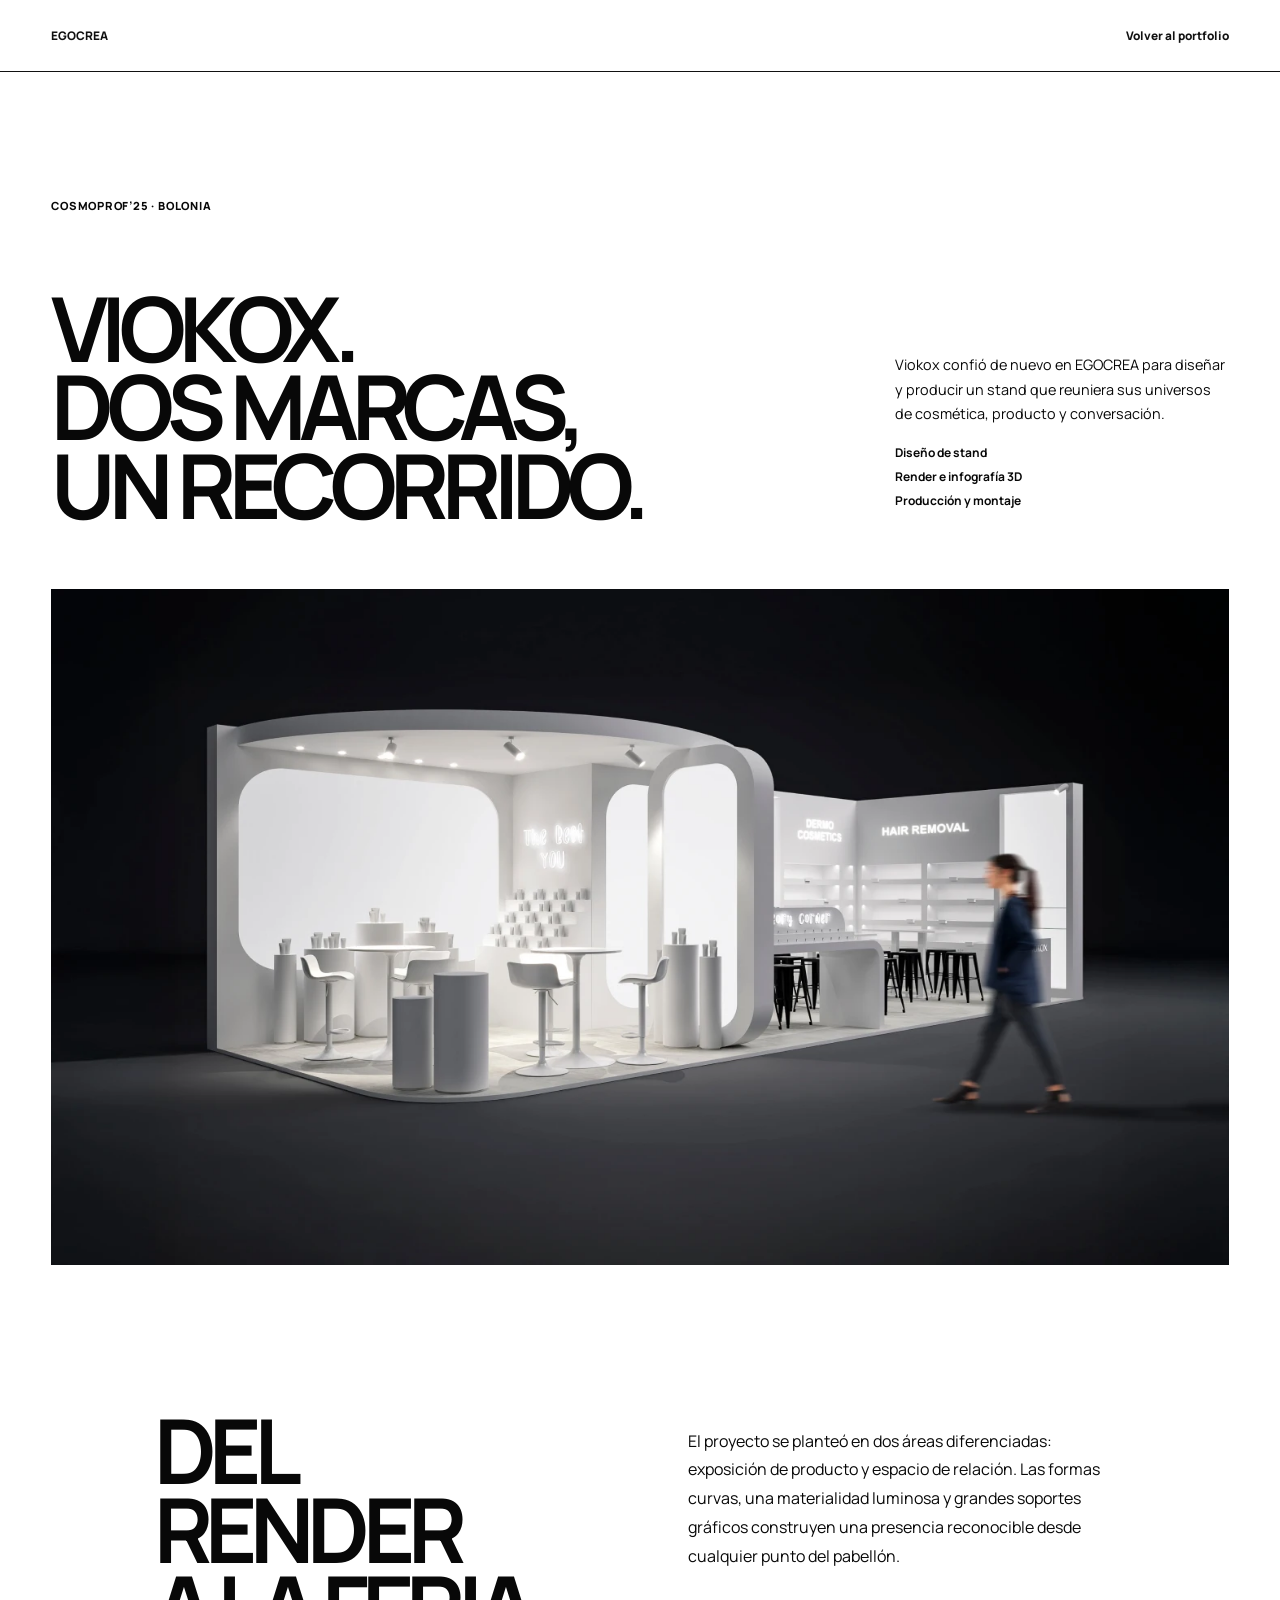
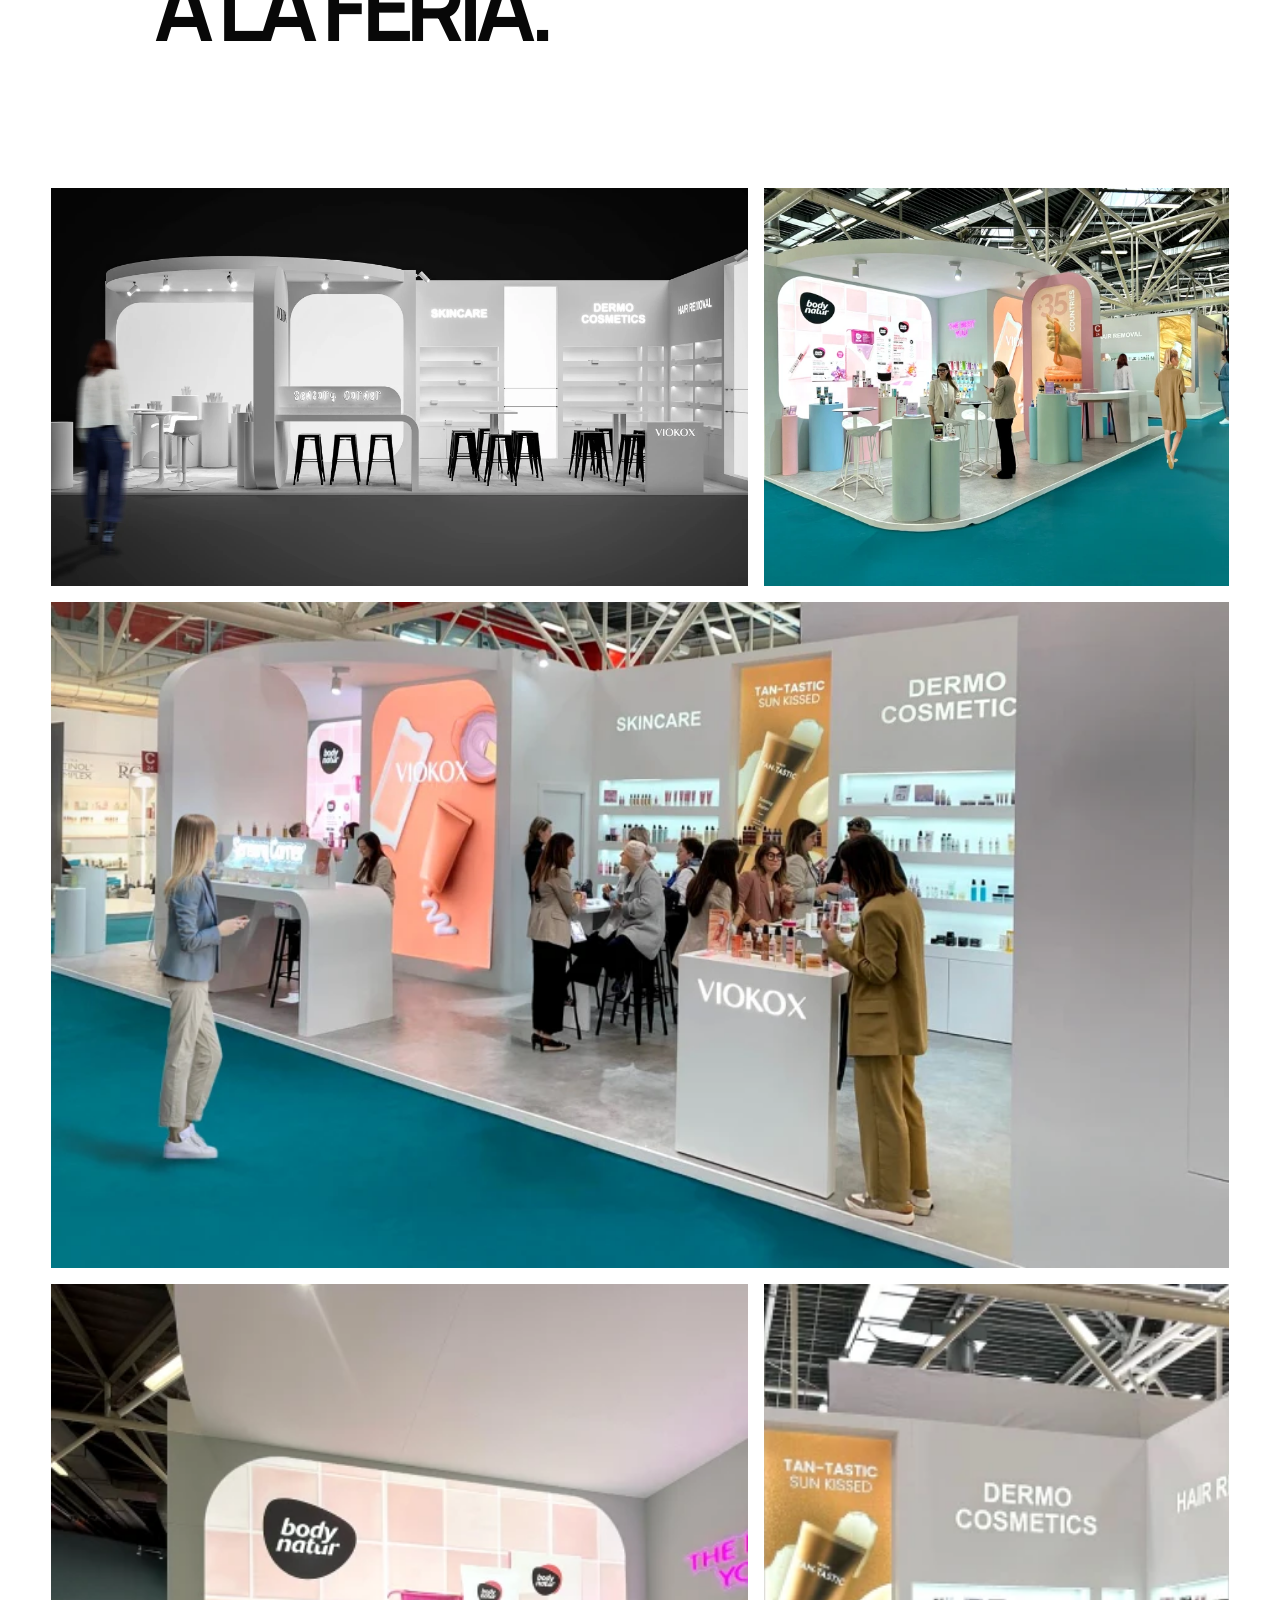
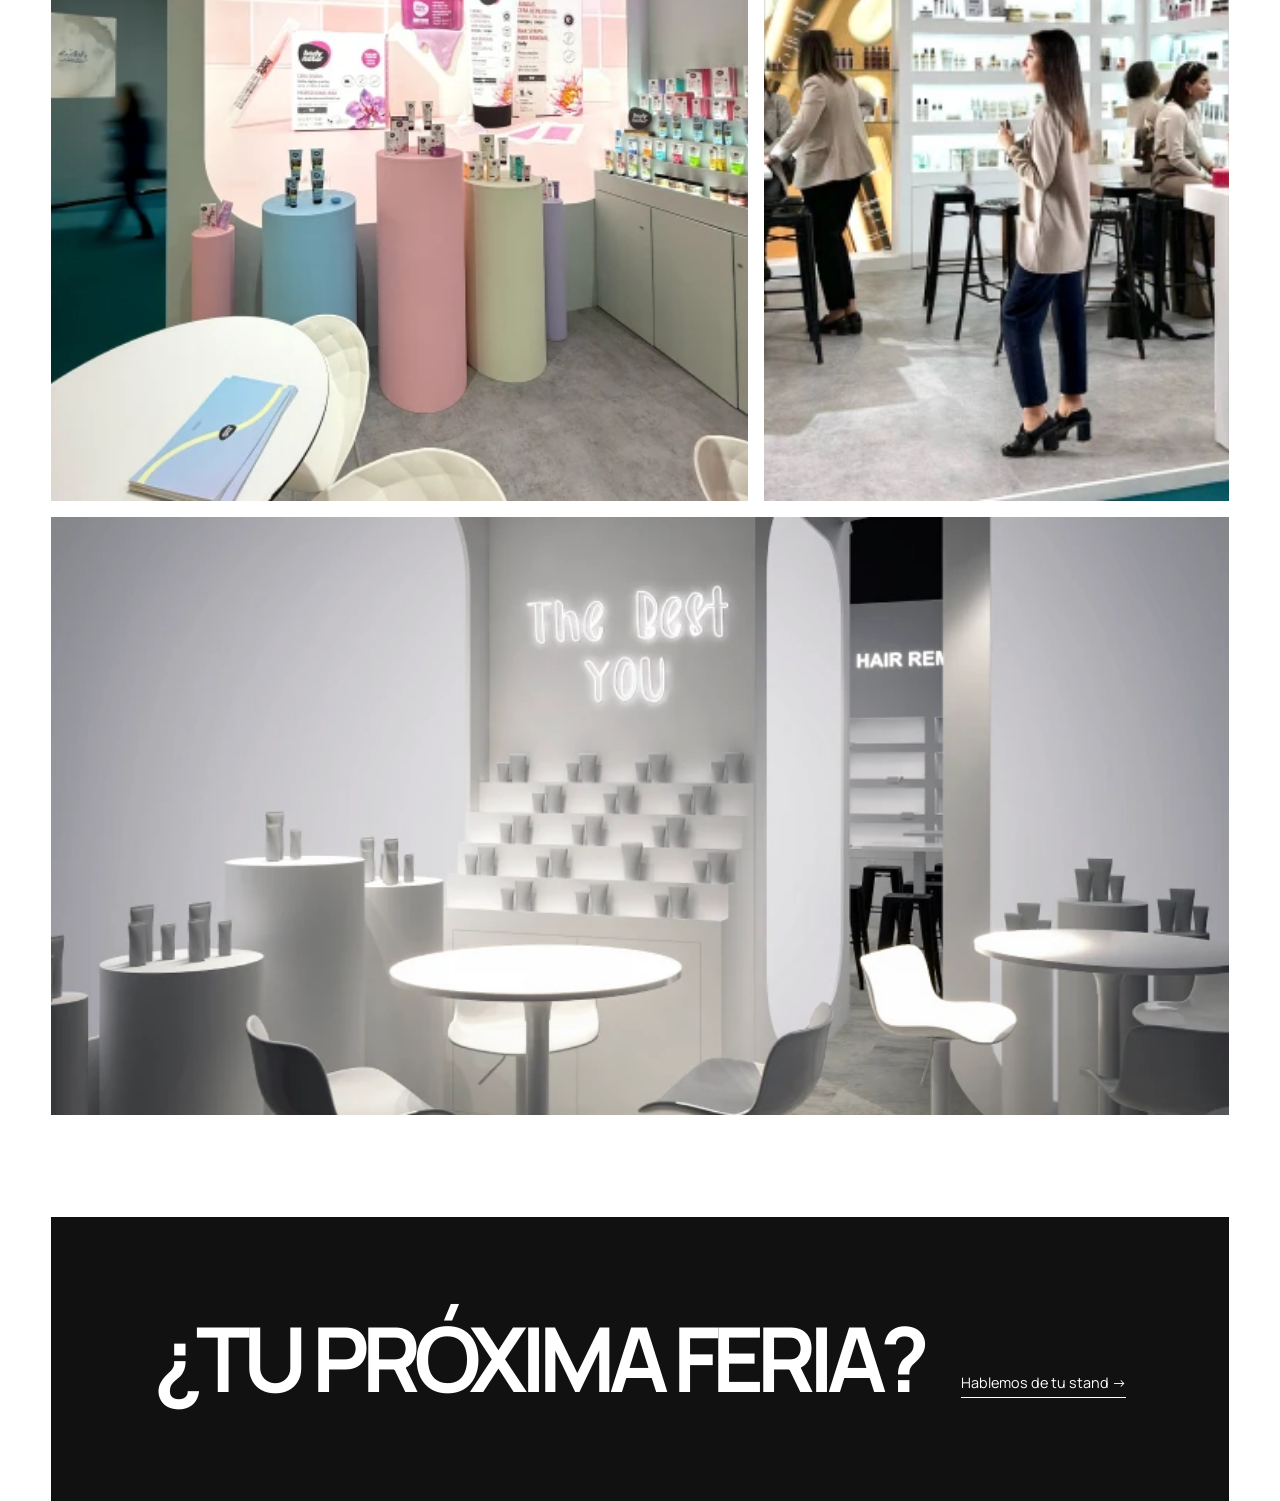
==== viokox.html @ a701d60d "viokox" ====
<!doctype html><html lang="es"><head><meta charset="UTF-8"><meta name="viewport" content="width=device-width,initial-scale=1"><title>Viokox en Cosmoprof’25 — EGOCREA</title><link rel="preconnect" href="https://fonts.googleapis.com"><link href="https://fonts.googleapis.com/css2?family=Manrope:wght@400;600;700;800&display=swap" rel="stylesheet"><link rel="stylesheet" href="viokox.css"></head><body><header><a href="index.html">EGOCREA</a><a href="index.html#stands">Volver al portfolio</a></header><main><section class="intro"><p>COSMOPROF’25 · BOLONIA</p><h1>Viokox.<br>Dos marcas,<br>un recorrido.</h1><div><p>Viokox confió de nuevo en EGOCREA para diseñar y producir un stand que reuniera sus universos de cosmética, producto y conversación.</p><ul><li>Diseño de stand</li><li>Render e infografía 3D</li><li>Producción y montaje</li></ul></div></section><img class="hero" src="Stand de Viokox egocrea montaje de stand en valencia.webp" alt="Render del stand de Viokox"><section class="story"><h2>Del render<br>a la feria.</h2><p>El proyecto se planteó en dos áreas diferenciadas: exposición de producto y espacio de relación. Las formas curvas, una materialidad luminosa y grandes soportes gráficos construyen una presencia reconocible desde cualquier punto del pabellón.</p></section><section class="gallery"><img src="Stand de Viokox egocrea montaje de stand en valencia-5.webp" alt="Render frontal del stand Viokox"><img src="Stand de Viokox egocrea montaje de stand en valencia-2.webp" alt="Stand Viokox montado en Cosmoprof"><img src="Stand de Viokox egocrea montaje de stand en valencia-3.webp" alt="Visitantes en el stand Viokox"><img src="Stand de Viokox egocrea montaje de stand en valencia-4.webp" alt="Detalle de producto en Viokox"><img src="Stand de Viokox egocrea montaje de stand en valencia-7.webp" alt="Zona de producto Viokox"><img src="Stand de Viokox egocrea montaje de stand en valencia-6.webp" alt="Detalle del interior del stand"></section><section class="cta"><h2>¿Tu próxima feria?</h2><a href="index.html#contacto">Hablemos de tu stand →</a></section></main></body></html>
---- viokox.css ----
*{box-sizing:border-box}body{margin:0;color:#080808;background:#fff;font-family:Manrope,Arial,sans-serif}header{height:72px;border-bottom:1px solid #111;display:flex;justify-content:space-between;align-items:center;padding:0 4vw}header a{color:#111;text-decoration:none;font-size:.74rem;font-weight:800}main{padding:0 4vw}.intro{padding:9vw 0 5vw;display:grid;grid-template-columns:1.4fr .6fr;gap:4rem}.intro>p{grid-column:1/-1;font-size:.7rem;font-weight:800;letter-spacing:.07em}.intro h1,.story h2,.cta h2{font-size:clamp(3.2rem,7vw,7rem);line-height:.88;letter-spacing:-.08em;margin:0;text-transform:uppercase}.intro div{align-self:end;font-size:.9rem;line-height:1.7}.intro ul{list-style:none;padding:0;font-size:.75rem;font-weight:700;line-height:2}.hero{width:100%;max-height:780px;object-fit:cover}.story{display:grid;grid-template-columns:1fr 1fr;gap:6rem;padding:11vw 8vw}.story p{font-size:1rem;line-height:1.8}.gallery{display:grid;grid-template-columns:1.2fr .8fr;gap:1rem}.gallery img{width:100%;height:100%;min-height:300px;object-fit:cover}.gallery img:nth-child(3n){grid-column:1/-1}.cta{margin-top:8vw;padding:8vw;background:#111;color:#fff;display:flex;justify-content:space-between;align-items:end}.cta a{color:#fff;border-bottom:1px solid #fff;text-decoration:none;font-size:.9rem;padding-bottom:5px}@media(max-width:700px){.intro,.story,.cta{grid-template-columns:1fr;display:grid;padding:16vw 0;gap:2rem}.gallery{grid-template-columns:1fr}.gallery img:nth-child(3n){grid-column:auto}.cta{padding:12vw 6vw;margin-left:-4vw;margin-right:-4vw}.intro h1,.story h2,.cta h2{font-size:3.2rem}}
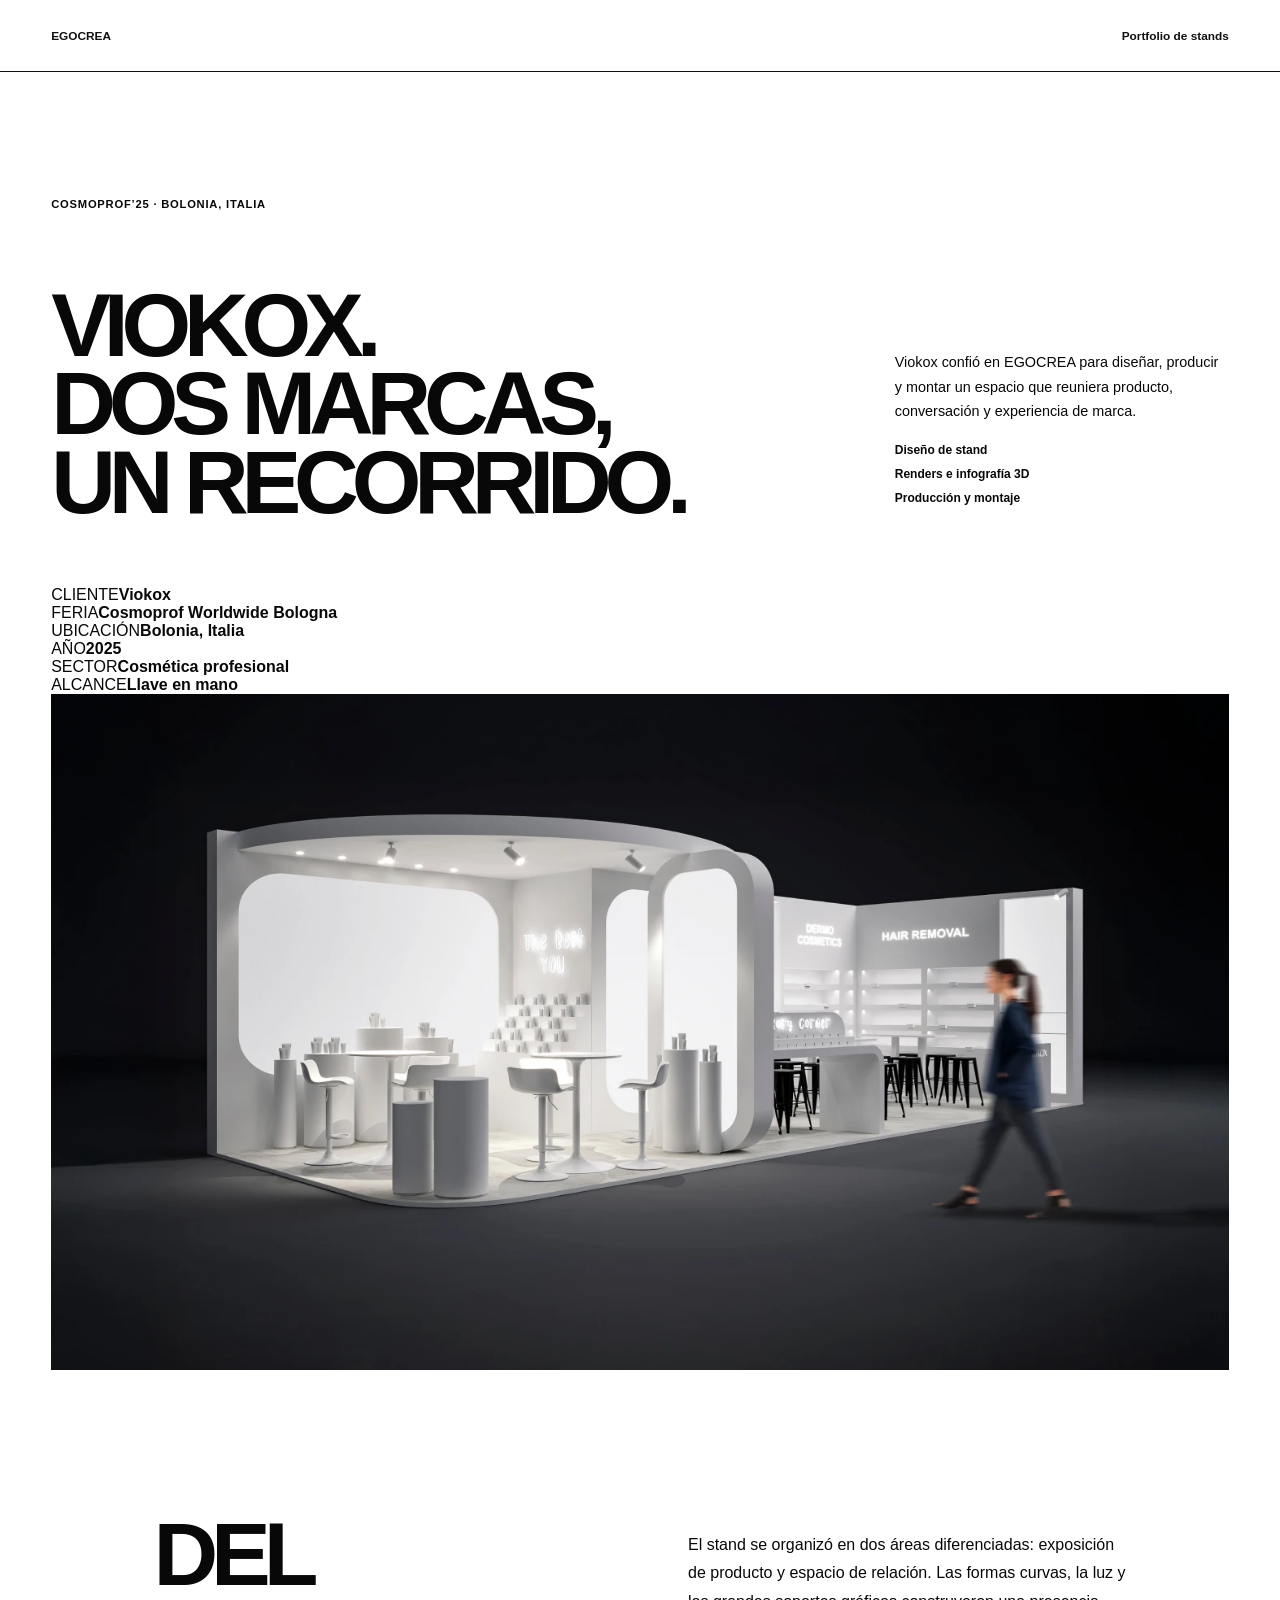
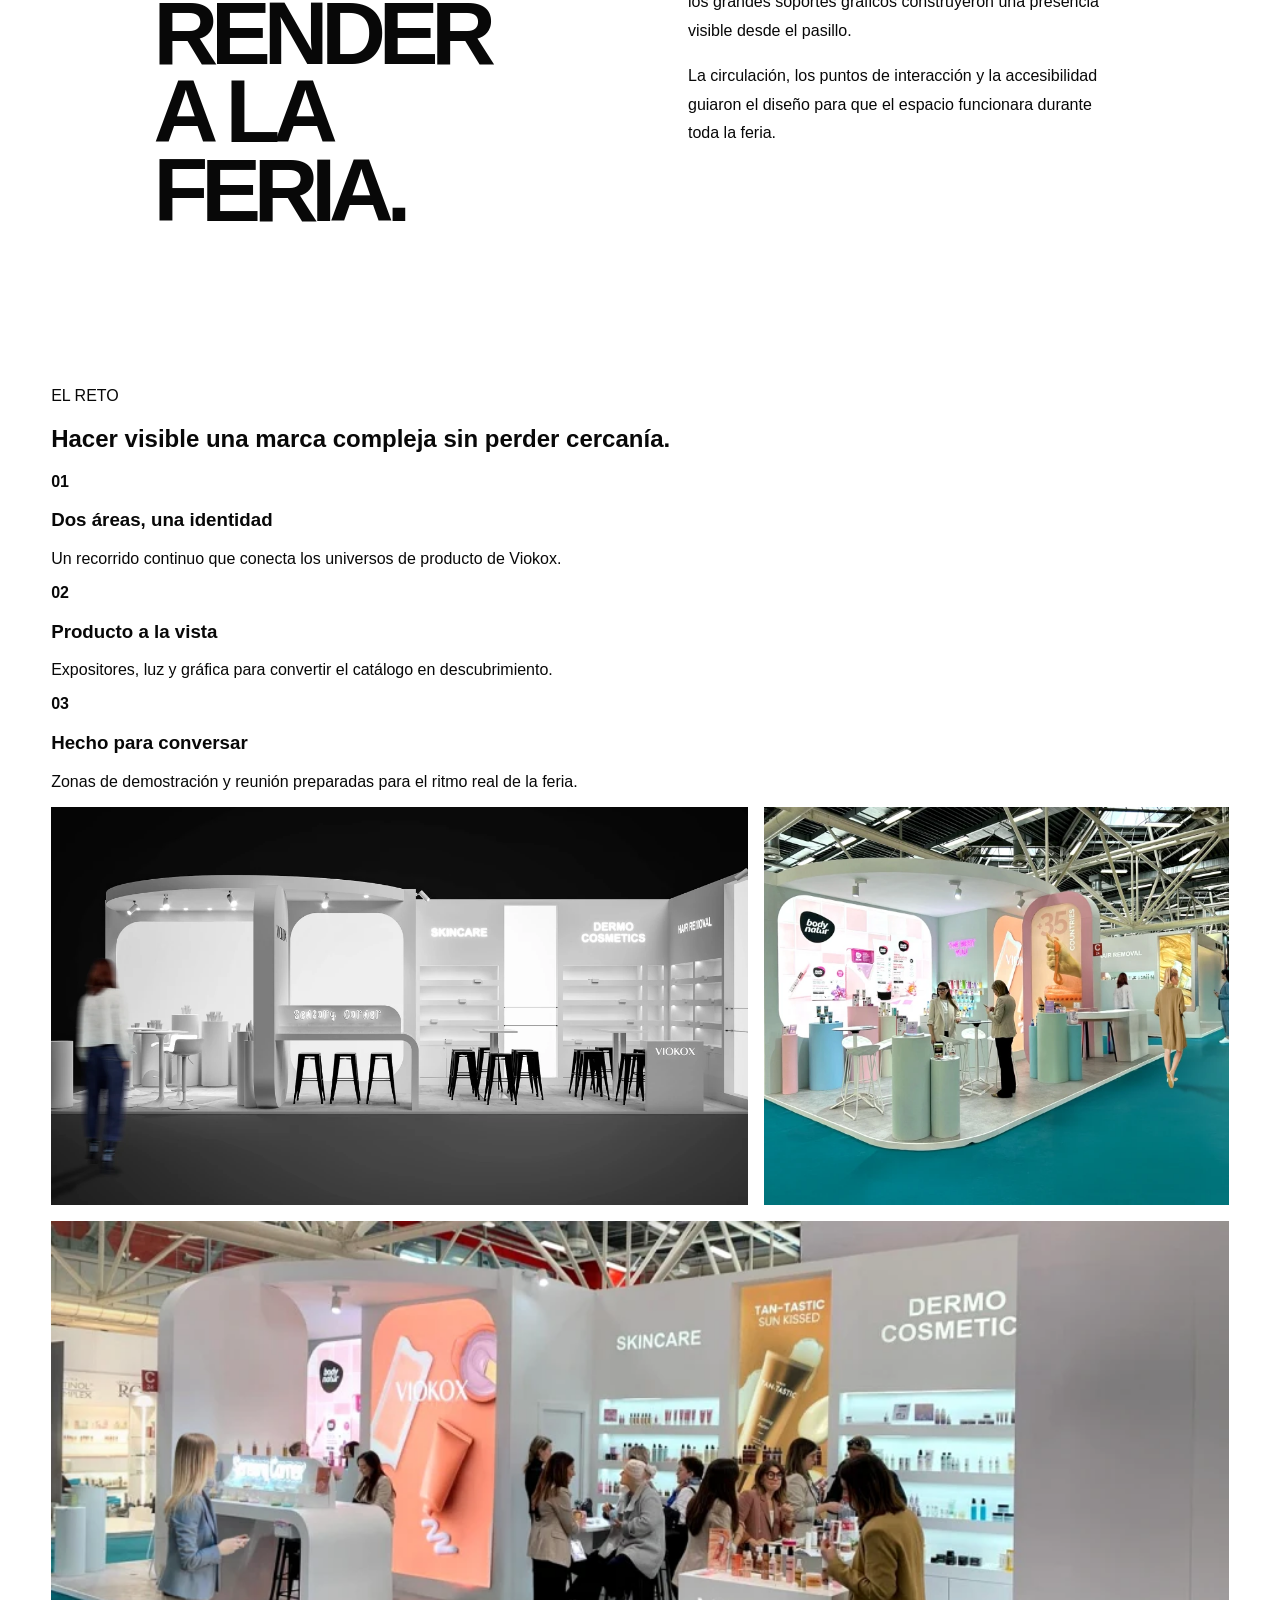
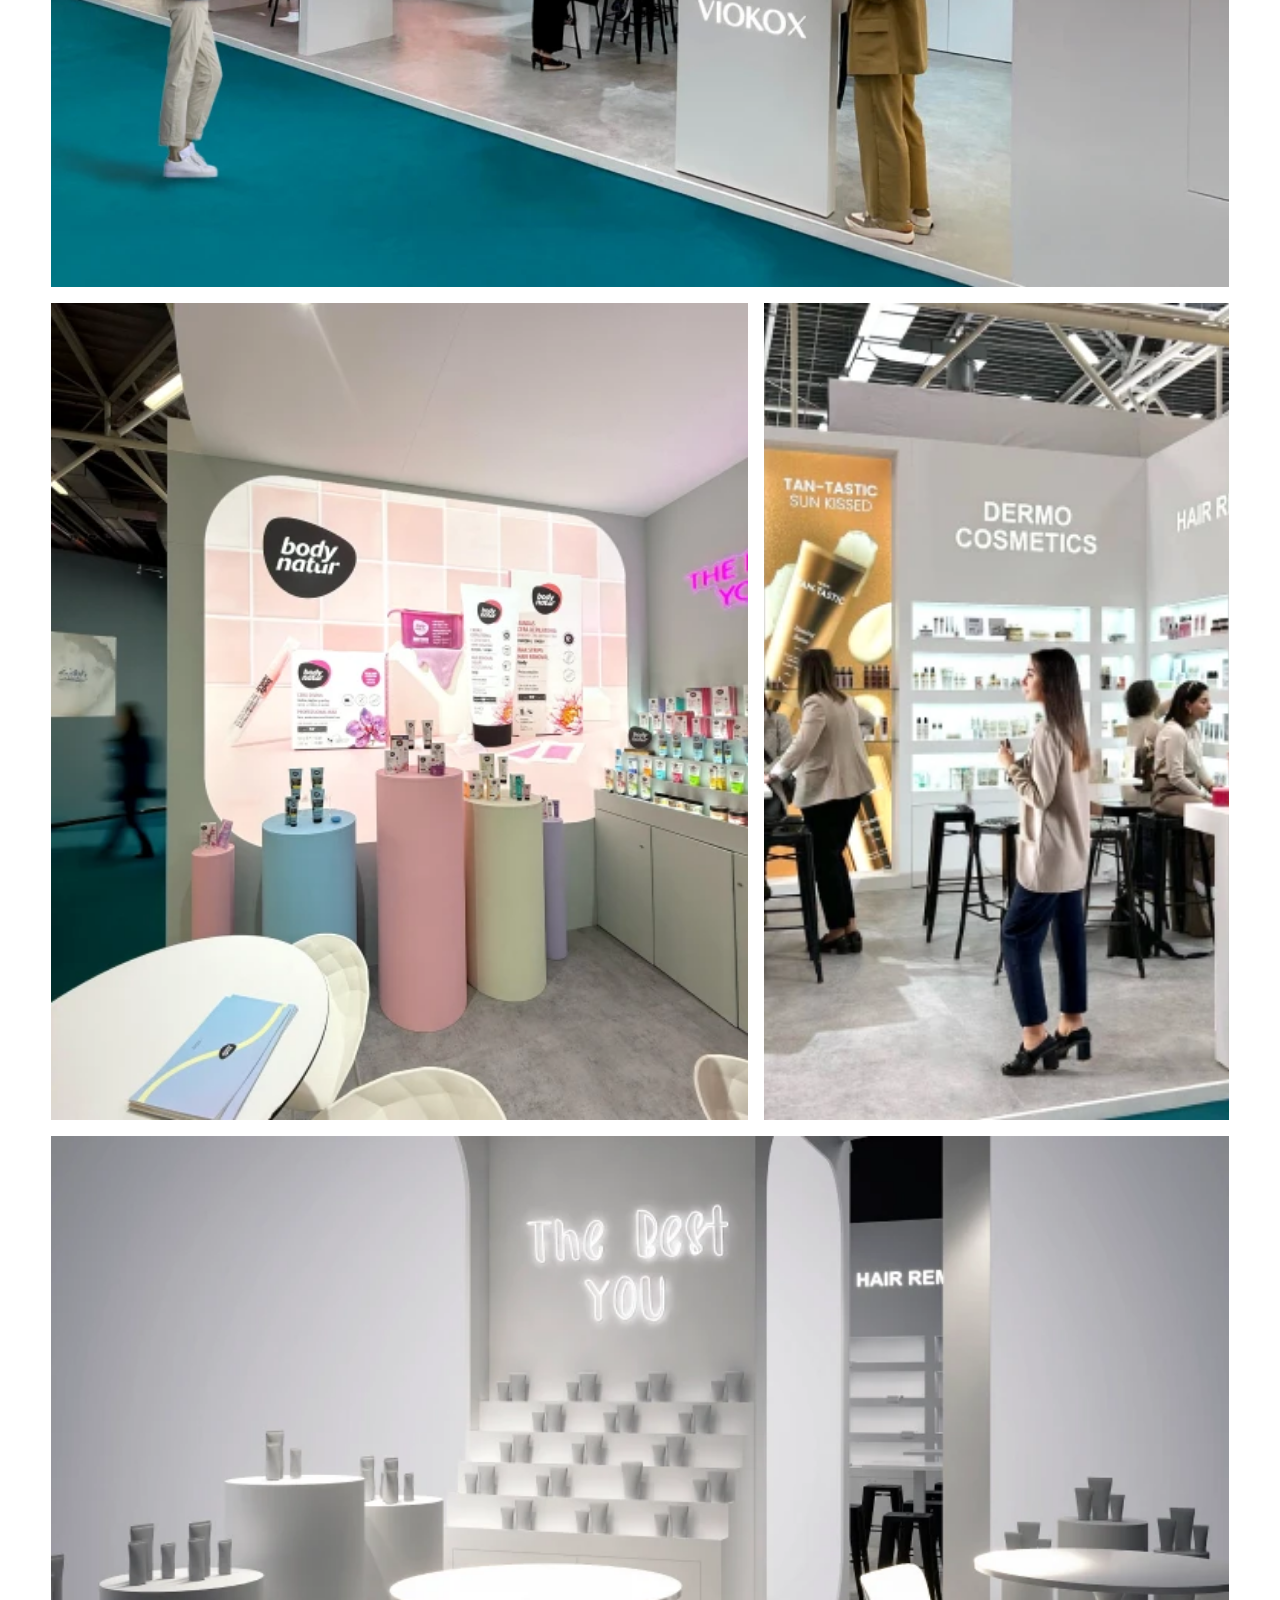
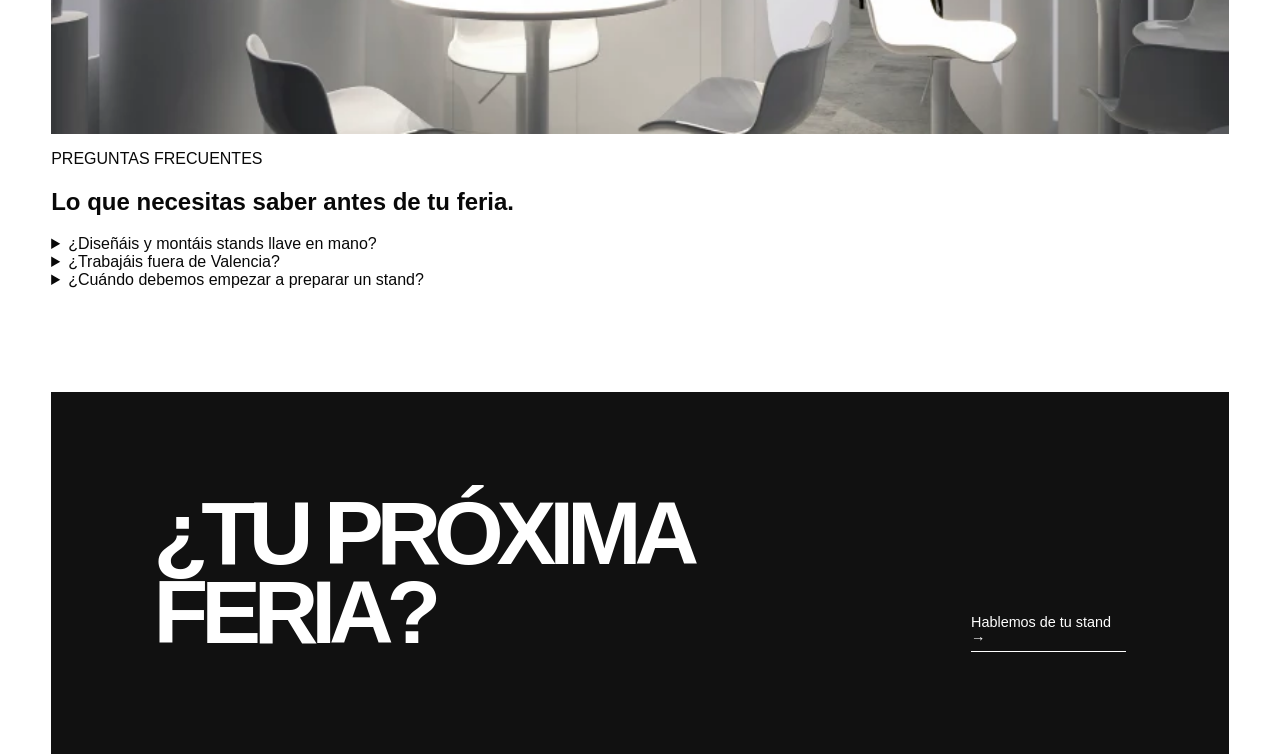
==== commit 4a89f1b5: "Prueba de las 14:35 - Añadir viokox info" ====
--- a/viokox.html
+++ b/viokox.html
@@ -1 +1 @@
-<!doctype html><html lang="es"><head><meta charset="UTF-8"><meta name="viewport" content="width=device-width,initial-scale=1"><title>Viokox en Cosmoprof’25 — EGOCREA</title><link rel="preconnect" href="https://fonts.googleapis.com"><link href="https://fonts.googleapis.com/css2?family=Manrope:wght@400;600;700;800&display=swap" rel="stylesheet"><link rel="stylesheet" href="viokox.css"></head><body><header><a href="index.html">EGOCREA</a><a href="index.html#stands">Volver al portfolio</a></header><main><section class="intro"><p>COSMOPROF’25 · BOLONIA</p><h1>Viokox.<br>Dos marcas,<br>un recorrido.</h1><div><p>Viokox confió de nuevo en EGOCREA para diseñar y producir un stand que reuniera sus universos de cosmética, producto y conversación.</p><ul><li>Diseño de stand</li><li>Render e infografía 3D</li><li>Producción y montaje</li></ul></div></section><img class="hero" src="Stand de Viokox egocrea montaje de stand en valencia.webp" alt="Render del stand de Viokox"><section class="story"><h2>Del render<br>a la feria.</h2><p>El proyecto se planteó en dos áreas diferenciadas: exposición de producto y espacio de relación. Las formas curvas, una materialidad luminosa y grandes soportes gráficos construyen una presencia reconocible desde cualquier punto del pabellón.</p></section><section class="gallery"><img src="Stand de Viokox egocrea montaje de stand en valencia-5.webp" alt="Render frontal del stand Viokox"><img src="Stand de Viokox egocrea montaje de stand en valencia-2.webp" alt="Stand Viokox montado en Cosmoprof"><img src="Stand de Viokox egocrea montaje de stand en valencia-3.webp" alt="Visitantes en el stand Viokox"><img src="Stand de Viokox egocrea montaje de stand en valencia-4.webp" alt="Detalle de producto en Viokox"><img src="Stand de Viokox egocrea montaje de stand en valencia-7.webp" alt="Zona de producto Viokox"><img src="Stand de Viokox egocrea montaje de stand en valencia-6.webp" alt="Detalle del interior del stand"></section><section class="cta"><h2>¿Tu próxima feria?</h2><a href="index.html#contacto">Hablemos de tu stand →</a></section></main></body></html>
+<!doctype html><html lang="es"><head><meta charset="UTF-8"><meta name="viewport" content="width=device-width,initial-scale=1"><meta name="description" content="Diseño, producción y montaje del stand de Viokox para Cosmoprof 2025 en Bolonia por EGOCREA."><title>Stand Viokox en Cosmoprof’25 | EGOCREA</title><link rel="stylesheet" href="viokox.css"><script type="application/ld+json">{"@context":"https://schema.org","@type":"CreativeWork","name":"Stand Viokox en Cosmoprof 2025","creator":{"@type":"Organization","name":"EGOCREA"},"locationCreated":{"@type":"Place","name":"Bolonia, Italia"}}</script></head><body><header><a href="index.html">EGOCREA</a><a href="index.html#stands">Portfolio de stands</a></header><main><section class="intro"><p>COSMOPROF’25 · BOLONIA, ITALIA</p><h1>Viokox.<br>Dos marcas,<br>un recorrido.</h1><div><p>Viokox confió en EGOCREA para diseñar, producir y montar un espacio que reuniera producto, conversación y experiencia de marca.</p><ul><li>Diseño de stand</li><li>Renders e infografía 3D</li><li>Producción y montaje</li></ul></div></section><section class="facts"><div><span>CLIENTE</span><b>Viokox</b></div><div><span>FERIA</span><b>Cosmoprof Worldwide Bologna</b></div><div><span>UBICACIÓN</span><b>Bolonia, Italia</b></div><div><span>AÑO</span><b>2025</b></div><div><span>SECTOR</span><b>Cosmética profesional</b></div><div><span>ALCANCE</span><b>Llave en mano</b></div></section><img class="hero" src="Stand de Viokox egocrea montaje de stand en valencia.webp" alt="Render del stand de Viokox"><section class="story"><h2>Del render<br>a la feria.</h2><div><p>El stand se organizó en dos áreas diferenciadas: exposición de producto y espacio de relación. Las formas curvas, la luz y los grandes soportes gráficos construyeron una presencia visible desde el pasillo.</p><p>La circulación, los puntos de interacción y la accesibilidad guiaron el diseño para que el espacio funcionara durante toda la feria.</p></div></section><section class="approach"><p>EL RETO</p><h2>Hacer visible una marca compleja sin perder cercanía.</h2><div class="approach-grid"><article><b>01</b><h3>Dos áreas, una identidad</h3><p>Un recorrido continuo que conecta los universos de producto de Viokox.</p></article><article><b>02</b><h3>Producto a la vista</h3><p>Expositores, luz y gráfica para convertir el catálogo en descubrimiento.</p></article><article><b>03</b><h3>Hecho para conversar</h3><p>Zonas de demostración y reunión preparadas para el ritmo real de la feria.</p></article></div></section><section class="gallery"><img src="Stand de Viokox egocrea montaje de stand en valencia-5.webp" alt="Render frontal"><img src="Stand de Viokox egocrea montaje de stand en valencia-2.webp" alt="Stand montado"><img src="Stand de Viokox egocrea montaje de stand en valencia-3.webp" alt="Visitantes"><img src="Stand de Viokox egocrea montaje de stand en valencia-4.webp" alt="Producto"><img src="Stand de Viokox egocrea montaje de stand en valencia-7.webp" alt="Zona de exposición"><img src="Stand de Viokox egocrea montaje de stand en valencia-6.webp" alt="Detalle interior"></section><section class="faq"><p>PREGUNTAS FRECUENTES</p><h2>Lo que necesitas saber antes de tu feria.</h2><details><summary>¿Diseñáis y montáis stands llave en mano?</summary><p>Sí. Podemos acompañarte desde el briefing y los renders hasta producción, gráfica, logística y montaje.</p></details><details><summary>¿Trabajáis fuera de Valencia?</summary><p>Sí. Diseñamos y coordinamos proyectos para ferias nacionales e internacionales, como Cosmoprof en Bolonia.</p></details><details><summary>¿Cuándo debemos empezar a preparar un stand?</summary><p>Cuanto antes mejor. El calendario depende de la feria, superficie, materiales y complejidad del proyecto.</p></details></section><section class="cta"><h2>¿Tu próxima feria?</h2><a href="index.html#contacto">Hablemos de tu stand →</a></section></main></body></html>
